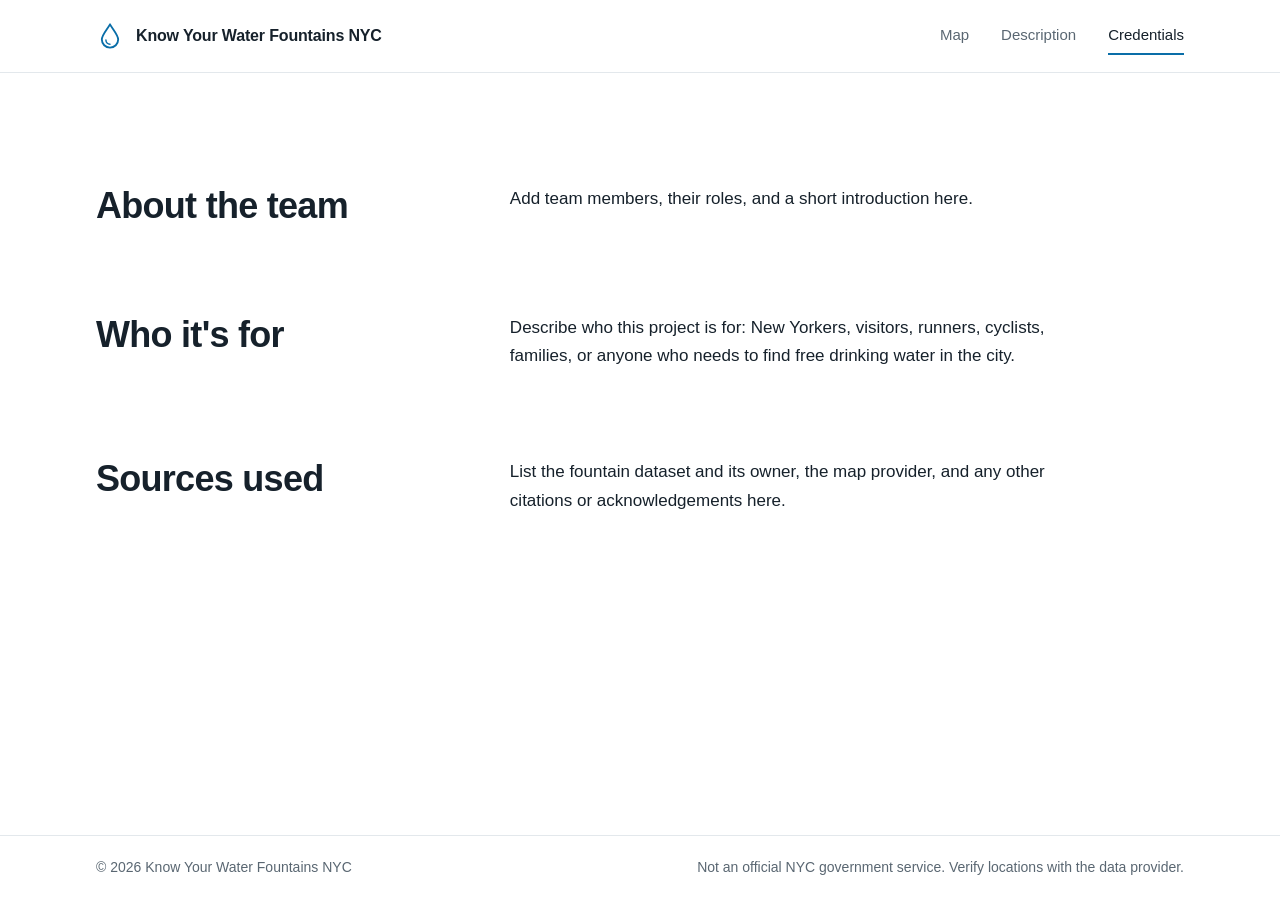
==== html/credentials.html @ c2f88d05 "Add files via upload" ====
<!DOCTYPE html>
<html lang="en">
<head>
  <meta charset="UTF-8" />
  <meta name="viewport" content="width=device-width, initial-scale=1.0" />
  <meta name="description" content="The team, audience, and sources behind Know Your Water Fountains NYC." />
  <title>Credentials | Know Your Water Fountains NYC</title>
  <link rel="stylesheet" href="../css/global.css" />
  <link rel="stylesheet" href="../css/credentials.css" />
</head>
<body>
  <header class="site-header">
    <div class="wrap">
      <a class="brand" href="../index.html" aria-label="Know Your Water Fountains NYC, home">
        <svg viewBox="0 0 48 48" aria-hidden="true"><path d="M24 4C19 13 10 22 10 30a14 14 0 0 0 28 0C38 22 29 13 24 4Z" fill="none" stroke="currentColor" stroke-width="3.2" stroke-linejoin="round"/><path d="M17 31c0 4 3 7 7 7" fill="none" stroke="currentColor" stroke-width="2.5" stroke-linecap="round"/></svg>
        <span>Know Your Water Fountains NYC</span>
      </a>
      <nav class="site-nav" aria-label="Main">
        <a href="../index.html">Map</a>
        <a href="description.html">Description</a>
        <a href="credentials.html" aria-current="page">Credentials</a>
      </nav>
    </div>
  </header>

  <main class="wrap text-page">
    <h1 class="sr-only">Credentials</h1>
    <section class="entry">
      <h2>About the team</h2>
      <div class="entry-body"><p>Add team members, their roles, and a short introduction here.</p></div>
    </section>
    <section class="entry">
      <h2>Who it's for</h2>
      <div class="entry-body"><p>Describe who this project is for: New Yorkers, visitors, runners, cyclists, families, or anyone who needs to find free drinking water in the city.</p></div>
    </section>
    <section class="entry">
      <h2>Sources used</h2>
      <div class="entry-body"><p>List the fountain dataset and its owner, the map provider, and any other citations or acknowledgements here.</p></div>
    </section>
  </main>

  <footer class="site-footer">
    <div class="wrap">
      <span>&copy; <span class="current-year">2026</span> Know Your Water Fountains NYC</span>
      <span>Not an official NYC government service. Verify locations with the data provider.</span>
    </div>
  </footer>
  <script src="../js/app.js"></script>
</body>
</html>
---- css/global.css ----
:root {
  --ink: #16212b;
  --muted: #5a6772;
  --line: #e3e8ec;
  --water: #0a6ea8;
  --water-soft: #edf3f7;
  --page: #ffffff;
  --gutter: clamp(20px, 5vw, 56px);
}

* { box-sizing: border-box; }

html { height: 100%; }

body {
  min-height: 100%;
  margin: 0;
  display: flex;
  flex-direction: column;
  font-family: "Helvetica Neue", Helvetica, Arial, sans-serif;
  font-size: 17px;
  line-height: 1.65;
  color: var(--ink);
  background: var(--page);
  -webkit-font-smoothing: antialiased;
}

a { 
  color: inherit; 
  text-decoration: none; 
}
:focus-visible { 
  outline: 2px solid var(--water); 
  outline-offset: 3px; 
}

.wrap { 
  width: 100%; 
  max-width: 1200px; 
  margin: 0 auto; 
  padding: 0 var(--gutter); 
}

/* Header */
.site-header { 
  border-bottom: 1px solid var(--line); 
}
.site-header .wrap {
  min-height: 72px;
  display: flex;
  align-items: center;
  justify-content: space-between;
  gap: 24px;
}
.brand { 
  display: flex; 
  align-items: center; 
  gap: 12px; 
  color: var(--ink); 
  font-weight: 600; 
  font-size: 16px; 
  letter-spacing: -0.01em; 
}
.brand svg { 
  width: 28px; 
  height: 28px; 
  flex: none; 
  color: var(--water); 
}
.site-nav { 
  display: flex; 
  gap: 32px; 
  font-size: 15px; 
}
.site-nav a { 
  padding: 6px 0; 
  color: var(--muted); 
  border-bottom: 2px solid transparent; 
}
.site-nav a:hover { 
  color: var(--ink); 
}
.site-nav a[aria-current="page"] { 
  color: var(--ink); 
  border-bottom-color: var(--water); 
}

/* Main */
main { 
  flex: 1; 
  display: flex; 
  flex-direction: column; 
}

/* Footer */
.site-footer { 
  border-top: 1px solid var(--line); 
  font-size: 14px; 
  color: var(--muted); 
}
.site-footer .wrap { 
  min-height: 64px; 
  display: flex; 
  flex-wrap: wrap; 
  align-items: center; 
  justify-content: space-between; 
  gap: 4px 24px; 
  padding-top: 14px; 
  padding-bottom: 14px; 
}

@media (max-width: 640px) {
  .site-header .wrap { 
    flex-direction: column; 
    align-items: flex-start; 
    gap: 8px; 
    padding-top: 16px; 
    padding-bottom: 12px; 
  }
  .site-nav { 
    gap: 24px; 
  }
}
---- css/credentials.css ----
.text-page { 
  padding-top: clamp(48px, 9vw, 112px); 
  padding-bottom: clamp(56px, 9vw, 112px); 
}
.entry { 
  display: grid; 
  grid-template-columns: minmax(0, 1fr) minmax(0, 2fr); 
  gap: 24px clamp(24px, 6vw, 96px); 
}
.entry + .entry { 
  margin-top: clamp(48px, 7vw, 88px); 
}
.entry h2 { 
  margin: 0; 
  font-size: clamp(26px, 3.2vw, 36px); 
  line-height: 1.15; 
  font-weight: 600; 
  letter-spacing: -0.02em; 
}
.entry-body { 
  max-width: 62ch; 
}
.entry-body p { 
  margin: 0 0 1.1em; 
}
.entry-body p:last-child { 
  margin-bottom: 0; 
}
.sr-only {
  position: absolute; 
  width: 1px; 
  height: 1px; 
  overflow: hidden; 
  clip: rect(0 0 0 0); 
  white-space: nowrap; 
}

@media (max-width: 640px) {
  .entry { grid-template-columns: 1fr; }
}
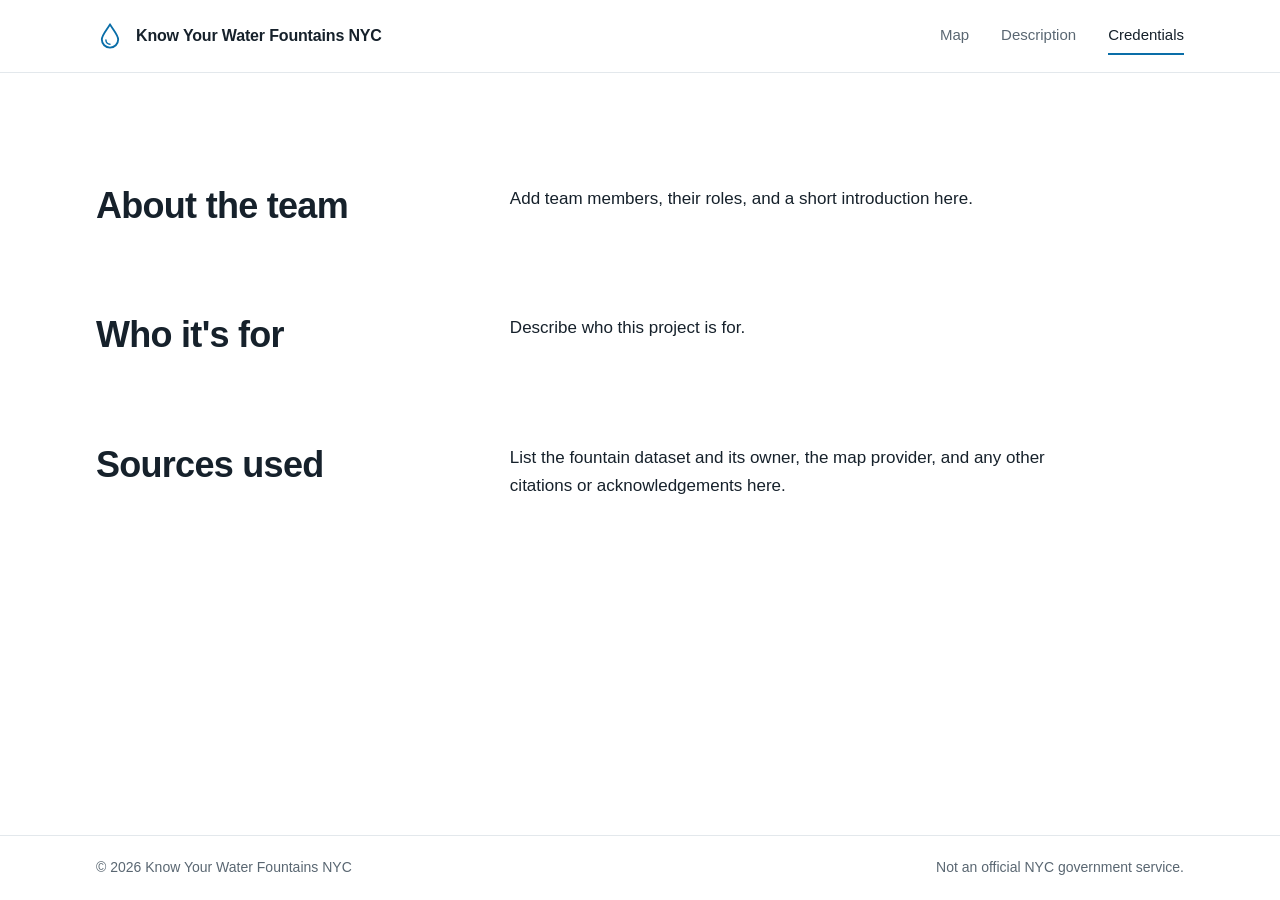
==== commit 12b4bcda: "Update credentials.html" ====
--- a/html/credentials.html
+++ b/html/credentials.html
@@ -31,7 +31,7 @@
     </section>
     <section class="entry">
       <h2>Who it's for</h2>
-      <div class="entry-body"><p>Describe who this project is for: New Yorkers, visitors, runners, cyclists, families, or anyone who needs to find free drinking water in the city.</p></div>
+      <div class="entry-body"><p>Describe who this project is for.</p></div>
     </section>
     <section class="entry">
       <h2>Sources used</h2>
@@ -42,7 +42,7 @@
   <footer class="site-footer">
     <div class="wrap">
       <span>&copy; <span class="current-year">2026</span> Know Your Water Fountains NYC</span>
-      <span>Not an official NYC government service. Verify locations with the data provider.</span>
+      <span>Not an official NYC government service.</span>
     </div>
   </footer>
   <script src="../js/app.js"></script>
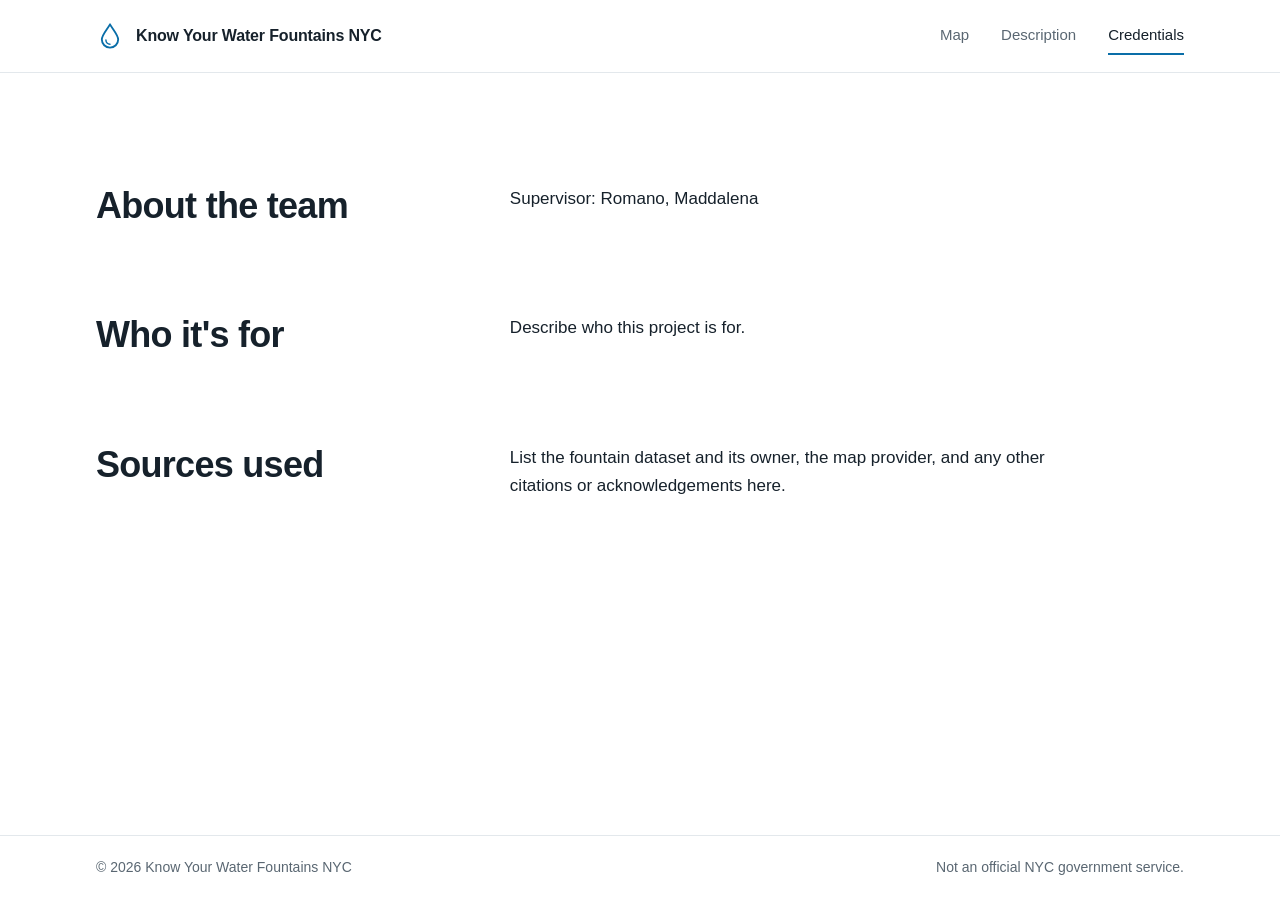
==== commit f4bbe96d: "Update credentials.html" ====
--- a/html/credentials.html
+++ b/html/credentials.html
@@ -27,7 +27,7 @@
     <h1 class="sr-only">Credentials</h1>
     <section class="entry">
       <h2>About the team</h2>
-      <div class="entry-body"><p>Add team members, their roles, and a short introduction here.</p></div>
+      <div class="entry-body"><p>Supervisor: Romano, Maddalena</p></div>
     </section>
     <section class="entry">
       <h2>Who it's for</h2>
